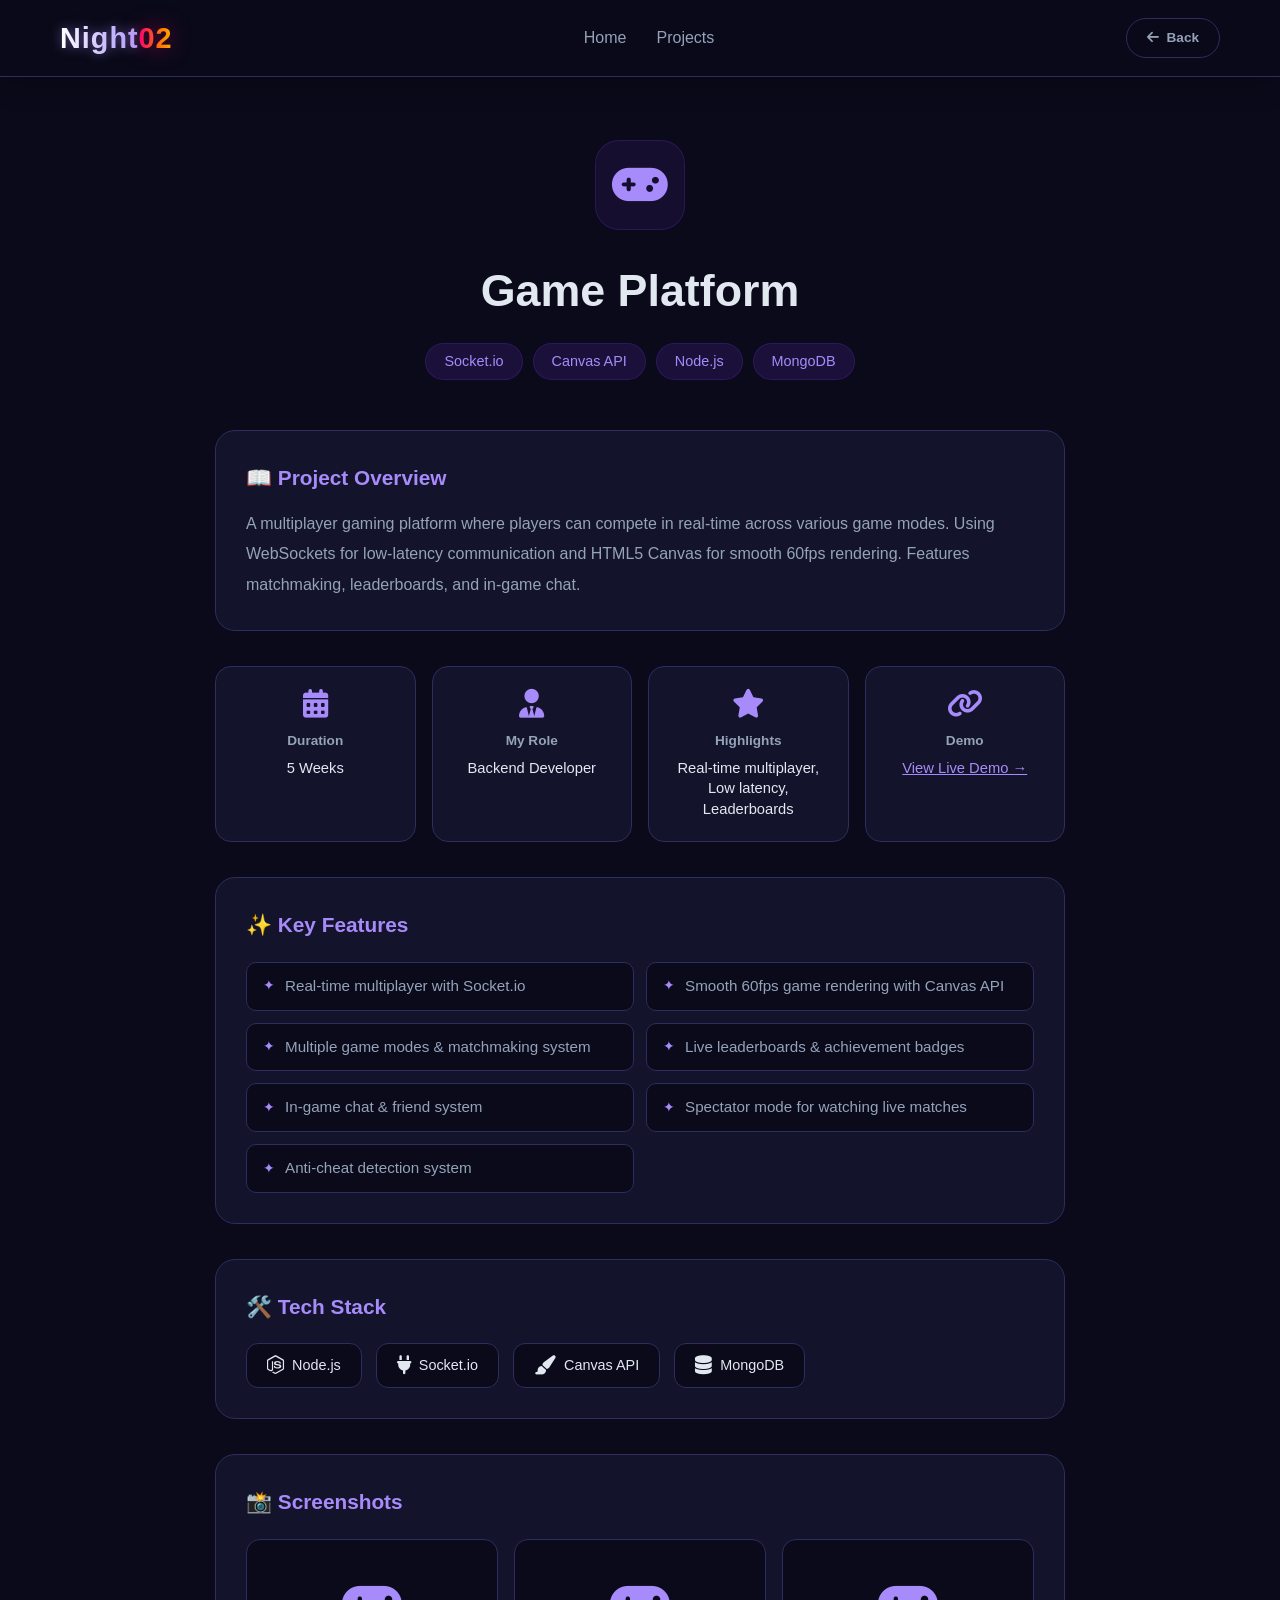
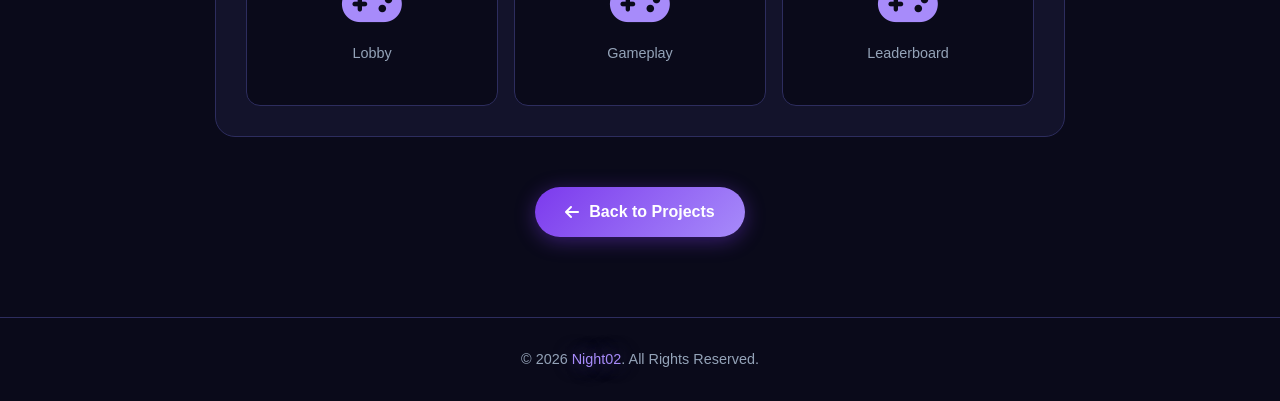
==== projects/game-platform.html @ 09406bad "first commit" ====
<!DOCTYPE html>
<html lang="en">
<head>
  <meta charset="UTF-8">
  <meta name="viewport" content="width=device-width, initial-scale=1.0">
  <title>Game Platform - Night02 Portfolio</title>
  <link rel="stylesheet" href="../style.css">
  <link rel="stylesheet" href="https://cdnjs.cloudflare.com/ajax/libs/font-awesome/6.5.1/css/all.min.css">
</head>
<body>

  <nav class="navbar scrolled">
    <div class="nav-container">
      <a href="../index.html" class="nav-logo"><span class="logo-text">Night</span><span class="logo-rgb">02</span></a>
      <ul class="nav-links" id="navLinks">
        <li><a href="../index.html#home">Home</a></li>
        <li><a href="../index.html#projects">Projects</a></li>
      </ul>
      <a href="../index.html" class="btn small-btn back-btn"><i class="fas fa-arrow-left"></i> Back</a>
    </div>
  </nav>

  <section class="project-detail-page">
    <div class="container">
      <div class="pd-header">
        <div class="pd-icon">
          <i class="fas fa-gamepad"></i>
        </div>
        <h1 class="pd-title">Game Platform</h1>
        <div class="pd-tags">
          <span>Socket.io</span>
          <span>Canvas API</span>
          <span>Node.js</span>
          <span>MongoDB</span>
        </div>
      </div>

      <div class="pd-content">
        <div class="pd-description">
          <h3>📖 Project Overview</h3>
          <p>
            A multiplayer gaming platform where players can compete in real-time 
            across various game modes. Using WebSockets for low-latency communication 
            and HTML5 Canvas for smooth 60fps rendering. Features matchmaking, 
            leaderboards, and in-game chat.
          </p>
        </div>

        <div class="pd-details-grid">
          <div class="pd-detail-card">
            <i class="fas fa-calendar-alt"></i>
            <h4>Duration</h4>
            <p>5 Weeks</p>
          </div>
          <div class="pd-detail-card">
            <i class="fas fa-user-tie"></i>
            <h4>My Role</h4>
            <p>Backend Developer</p>
          </div>
          <div class="pd-detail-card">
            <i class="fas fa-star"></i>
            <h4>Highlights</h4>
            <p>Real-time multiplayer, Low latency, Leaderboards</p>
          </div>
          <div class="pd-detail-card">
            <i class="fas fa-link"></i>
            <h4>Demo</h4>
            <p><a href="#">View Live Demo →</a></p>
          </div>
        </div>

        <div class="pd-features">
          <h3>✨ Key Features</h3>
          <ul>
            <li>Real-time multiplayer with Socket.io</li>
            <li>Smooth 60fps game rendering with Canvas API</li>
            <li>Multiple game modes & matchmaking system</li>
            <li>Live leaderboards & achievement badges</li>
            <li>In-game chat & friend system</li>
            <li>Spectator mode for watching live matches</li>
            <li>Anti-cheat detection system</li>
          </ul>
        </div>

        <div class="pd-tech">
          <h3>🛠️ Tech Stack</h3>
          <div class="pd-tech-list">
            <span><i class="fab fa-node-js"></i> Node.js</span>
            <span><i class="fas fa-plug"></i> Socket.io</span>
            <span><i class="fas fa-paint-brush"></i> Canvas API</span>
            <span><i class="fas fa-database"></i> MongoDB</span>
          </div>
        </div>

        <div class="pd-screenshots">
          <h3>📸 Screenshots</h3>
          <div class="pd-screenshots-grid">
            <div class="pd-screenshot"><i class="fas fa-gamepad"></i><span>Lobby</span></div>
            <div class="pd-screenshot"><i class="fas fa-gamepad"></i><span>Gameplay</span></div>
            <div class="pd-screenshot"><i class="fas fa-gamepad"></i><span>Leaderboard</span></div>
          </div>
        </div>
      </div>

      <div class="pd-footer">
        <a href="../index.html#projects" class="btn primary-btn"><i class="fas fa-arrow-left"></i> Back to Projects</a>
      </div>
    </div>
  </section>

  <footer class="footer">
    <p>&copy; 2026 <span class="glow">Night02</span>. All Rights Reserved.</p>
  </footer>
</body>
</html>
---- style.css ----
/* ========== RESET & BASE ========== */
* {
  margin: 0;
  padding: 0;
  box-sizing: border-box;
}

:root {
  --primary: #7c3aed;
  --primary-dark: #5b21b6;
  --accent: #a78bfa;
  --bg: #0a0a1a;
  --bg-card: #13132b;
  --bg-card-hover: #1a1a3e;
  --text: #e2e8f0;
  --text-dim: #94a3b8;
  --border: #2d2d5e;
  --glow: #7c3aed;
  --gradient: linear-gradient(135deg, #7c3aed, #a78bfa);
}

html {
  scroll-behavior: smooth;
}

body {
  font-family: 'Segoe UI', Tahoma, Geneva, Verdana, sans-serif;
  background: var(--bg);
  color: var(--text);
  overflow-x: hidden;
  line-height: 1.6;
}

a {
  text-decoration: none;
  color: inherit;
}

ul {
  list-style: none;
}

.container {
  max-width: 1200px;
  margin: 0 auto;
  padding: 0 20px;
}

section {
  padding: 100px 0;
}

.glow {
  color: var(--accent);
  text-shadow: 0 0 20px rgba(167, 139, 250, 0.5);
}

.section-title {
  font-size: 2.5rem;
  text-align: center;
  margin-bottom: 60px;
  position: relative;
  width: 100%;
}

.section-title::after {
  content: '';
  position: absolute;
  bottom: -10px;
  left: 50%;
  transform: translateX(-50%);
  width: 120px;
  max-width: 80%;
  height: 3px;
  background: var(--gradient);
  border-radius: 2px;
}

/* Fix: reveal animation without breaking centering */
.section-title.reveal {
  transform: translateY(40px);
}

.section-title.reveal.active {
  transform: translateY(0);
}

/* ========== BUTTONS ========== */
.btn {
  display: inline-block;
  padding: 12px 30px;
  border-radius: 50px;
  font-size: 1rem;
  font-weight: 600;
  cursor: pointer;
  transition: all 0.3s ease;
  border: none;
  outline: none;
}

.primary-btn {
  background: var(--gradient);
  color: #fff;
  box-shadow: 0 4px 20px rgba(124, 58, 237, 0.4);
}

.primary-btn:hover {
  transform: translateY(-3px);
  box-shadow: 0 8px 30px rgba(124, 58, 237, 0.6);
}

.outline-btn {
  background: transparent;
  color: var(--accent);
  border: 2px solid var(--accent);
}

.outline-btn:hover {
  background: var(--accent);
  color: #fff;
  transform: translateY(-3px);
}

.small-btn {
  padding: 8px 20px;
  font-size: 0.85rem;
  background: var(--gradient);
  color: #fff;
  border-radius: 50px;
  box-shadow: 0 4px 15px rgba(124, 58, 237, 0.3);
}

.small-btn:hover {
  transform: translateY(-2px);
  box-shadow: 0 6px 20px rgba(124, 58, 237, 0.5);
}

/* ========== REVEAL ANIMATION ========== */
.reveal {
  opacity: 0;
  transform: translateY(40px);
  transition: all 0.8s ease;
}

.reveal.active {
  opacity: 1;
  transform: translateY(0);
}

.fade-in {
  opacity: 0;
  transform: translateY(30px);
  animation: fadeInUp 0.8s ease forwards;
}

.fade-in:nth-child(1) { animation-delay: 0.2s; }
.fade-in:nth-child(2) { animation-delay: 0.4s; }
.fade-in:nth-child(3) { animation-delay: 0.6s; }
.fade-in:nth-child(4) { animation-delay: 0.8s; }
.fade-in:nth-child(5) { animation-delay: 1s; }

@keyframes fadeInUp {
  to {
    opacity: 1;
    transform: translateY(0);
  }
}

/* ========== NAVBAR ========== */
.navbar {
  position: fixed;
  top: 0;
  left: 0;
  width: 100%;
  z-index: 1000;
  padding: 15px 0;
  background: rgba(10, 10, 26, 0.7);
  backdrop-filter: blur(20px);
  border-bottom: 1px solid transparent;
  transition: all 0.4s ease;
}

.navbar.scrolled {
  background: rgba(10, 10, 26, 0.95);
  border-bottom: 1px solid var(--border);
  box-shadow: 0 4px 30px rgba(0, 0, 0, 0.3);
}

.nav-container {
  max-width: 1200px;
  margin: 0 auto;
  padding: 0 20px;
  display: flex;
  justify-content: space-between;
  align-items: center;
}

.nav-logo {
  font-size: 1.8rem;
  font-weight: 800;
  letter-spacing: 1px;
  display: flex;
  align-items: center;
  gap: 0;
}

.logo-text {
  background: linear-gradient(
    90deg,
    #ffffff,
    #c4b5fd,
    #a78bfa,
    #7c3aed,
    #a78bfa,
    #c4b5fd,
    #ffffff
  );
  background-size: 400% 100%;
  -webkit-background-clip: text;
  -webkit-text-fill-color: transparent;
  background-clip: text;
  animation: rgbFlow 4s ease-in-out infinite;
  filter: drop-shadow(0 0 6px rgba(167, 139, 250, 0.5));
}

.logo-rgb {
  font-weight: 800;
  background: linear-gradient(
    90deg,
    #ff006e,
    #ff7b00,
    #ffea00,
    #00f5d4,
    #0077ff,
    #b100e8,
    #ff006e
  );
  background-size: 400% 100%;
  -webkit-background-clip: text;
  -webkit-text-fill-color: transparent;
  background-clip: text;
  animation: rgbFlow 2s linear infinite;
  filter: drop-shadow(0 0 10px rgba(255, 0, 110, 0.5));
}

@keyframes rgbFlow {
  0% { background-position: 0% 50%; }
  50% { background-position: 100% 50%; }
  100% { background-position: 0% 50%; }
}

/* Extra glow pulse on the whole logo */
.nav-logo {
  position: relative;
}

.nav-logo::after {
  content: '';
  position: absolute;
  inset: -4px -8px;
  border-radius: 8px;
  background: linear-gradient(90deg, #7c3aed20, #ff006e20, #00f5d420, #7c3aed20);
  background-size: 300% 100%;
  animation: rgbFlow 3s linear infinite;
  filter: blur(12px);
  opacity: 0;
  transition: opacity 0.4s ease;
  z-index: -1;
}

.nav-logo:hover::after {
  opacity: 1;
}

.nav-logo:hover .logo-rgb {
  animation-duration: 1s;
}

.nav-logo:hover .logo-text {
  animation-duration: 2s;
}

.nav-links {
  display: flex;
  gap: 30px;
}

.nav-links a {
  font-size: 1rem;
  font-weight: 500;
  color: var(--text-dim);
  transition: all 0.3s ease;
  position: relative;
}

.nav-links a::after {
  content: '';
  position: absolute;
  bottom: -4px;
  left: 0;
  width: 0;
  height: 2px;
  background: var(--gradient);
  transition: width 0.3s ease;
  border-radius: 1px;
}

.nav-links a:hover,
.nav-links a.active {
  color: var(--accent);
}

.nav-links a:hover::after,
.nav-links a.active::after {
  width: 100%;
}

/* Hamburger */
.hamburger {
  display: none;
  flex-direction: column;
  cursor: pointer;
  gap: 5px;
}

.hamburger span {
  width: 25px;
  height: 3px;
  background: var(--text);
  border-radius: 2px;
  transition: all 0.3s ease;
}

.hamburger.active span:nth-child(1) {
  transform: rotate(45deg) translate(5px, 6px);
}

.hamburger.active span:nth-child(2) {
  opacity: 0;
}

.hamburger.active span:nth-child(3) {
  transform: rotate(-45deg) translate(5px, -6px);
}

/* ========== HERO ========== */
.hero {
  min-height: 100vh;
  min-height: 100dvh;
  display: flex;
  align-items: center;
  justify-content: center;
  position: relative;
  overflow: hidden;
}

.hero-bg {
  position: absolute;
  inset: 0;
  z-index: 0;
}

.hero-bg-image {
  position: absolute;
  inset: 0;
  background: url('https://i.ibb.co.com/XZVwSqB8/wp15352911-mita-miside-wallpapers.jpg') center/cover no-repeat;
  filter: brightness(0.25) saturate(0.8);
  z-index: 0;
}

.stars {
  position: absolute;
  inset: 0;
  z-index: 1;
  background-image:
    radial-gradient(2px 2px at 10% 20%, rgba(255,255,255,0.8), transparent),
    radial-gradient(2px 2px at 30% 70%, rgba(255,255,255,0.6), transparent),
    radial-gradient(3px 3px at 50% 10%, rgba(255,255,255,0.9), transparent),
    radial-gradient(2px 2px at 70% 40%, rgba(255,255,255,0.5), transparent),
    radial-gradient(2px 2px at 90% 80%, rgba(255,255,255,0.7), transparent);
  background-size: 200px 200px;
  animation: twinkle 4s ease-in-out infinite alternate;
}

@keyframes twinkle {
  0% { opacity: 0.5; }
  100% { opacity: 1; }
}

.hero-content {
  position: relative;
  z-index: 2;
  display: flex;
  align-items: center;
  gap: 60px;
  max-width: 1200px;
  padding: 0 20px;
}

.hero-text {
  flex: 1;
}

.hero-greeting {
  font-size: 1.2rem;
  color: var(--text-dim);
  margin-bottom: 10px;
  letter-spacing: 2px;
}

.hero-name {
  font-size: 4rem;
  font-weight: 800;
  line-height: 1.1;
  margin-bottom: 15px;
}

.hero-role {
  font-size: 1.5rem;
  color: var(--accent);
  margin-bottom: 20px;
  background: linear-gradient(135deg, #7c3aed, #a78bfa, #c4b5fd);
  background-size: 200% 200%;
  -webkit-background-clip: text;
  -webkit-text-fill-color: transparent;
  background-clip: text;
  animation: gradientShift 3s ease-in-out infinite;
}

/* Typing text */
.typing-text {
  font-size: 1.5rem;
  color: var(--text-dim);
  margin-bottom: 20px;
  min-height: 2rem;
}

.typing-text .typed-cursor {
  color: var(--accent);
  font-weight: 100;
  font-size: 1.5rem;
}

@keyframes gradientShift {
  0%, 100% { background-position: 0% 50%; }
  50% { background-position: 100% 50%; }
}

.hero-desc {
  font-size: 1.1rem;
  color: var(--text-dim);
  max-width: 500px;
  margin-bottom: 30px;
}

.hero-btns {
  display: flex;
  gap: 15px;
}

/* Hero Visual / Avatar */
.hero-visual {
  flex: 0 0 300px;
  height: 350px;
  display: flex;
  align-items: center;
  justify-content: center;
}

.avatar-box {
  width: 280px;
  height: 280px;
  border-radius: 50%;
  background: var(--bg-card);
  border: 3px solid var(--border);
  display: flex;
  align-items: center;
  justify-content: center;
  position: relative;
  animation: float 6s ease-in-out infinite;
  box-shadow: 0 0 60px rgba(124, 58, 237, 0.15);
  overflow: hidden;
}

.avatar-box::before {
  content: '';
  position: absolute;
  inset: -5px;
  border-radius: 50%;
  background: conic-gradient(var(--primary), var(--accent), transparent, var(--primary));
  z-index: -1;
  animation: spin 4s linear infinite;
}

.avatar-img {
  width: 100%;
  height: 100%;
  object-fit: cover;
  border-radius: 50%;
  position: relative;
  z-index: 1;
}

@keyframes float {
  0%, 100% { transform: translateY(0); }
  50% { transform: translateY(-20px); }
}

@keyframes spin {
  0% { transform: rotate(0deg); }
  100% { transform: rotate(360deg); }
}

/* Scroll Indicator */
.scroll-indicator {
  position: absolute;
  bottom: 40px;
  left: 50%;
  transform: translateX(-50%);
  display: flex;
  z-index: 2;
  flex-direction: column;
  align-items: center;
  gap: 8px;
  color: var(--text-dim);
  font-size: 0.85rem;
  animation: bounce 2s infinite;
}

.scroll-arrow {
  width: 20px;
  height: 20px;
  border-right: 2px solid var(--accent);
  border-bottom: 2px solid var(--accent);
  transform: rotate(45deg);
}

@keyframes bounce {
  0%, 20%, 50%, 80%, 100% { transform: translateX(-50%) translateY(0); }
  40% { transform: translateX(-50%) translateY(10px); }
  60% { transform: translateX(-50%) translateY(5px); }
}

/* ========== ABOUT ========== */
.about {
  background: var(--bg-card);
}

.about-wrapper {
  display: flex;
  align-items: center;
  gap: 60px;
}

.about-img {
  flex: 0 0 300px;
}

.img-box {
  width: 280px;
  height: 350px;
  background: var(--bg);
  border: 2px solid var(--border);
  border-radius: 20px;
  display: flex;
  align-items: center;
  justify-content: center;
  font-size: 5rem;
  color: var(--accent);
  position: relative;
  overflow: hidden;
}

.img-box::after {
  content: '';
  position: absolute;
  top: -50%;
  left: -50%;
  width: 200%;
  height: 200%;
  background: conic-gradient(transparent, var(--primary), transparent 30%);
  animation: spin 4s linear infinite;
  opacity: 0.1;
}

.about-img-pic {
  width: 100%;
  height: 100%;
  object-fit: cover;
  border-radius: 18px;
  position: relative;
  z-index: 1;
}

.about-text {
  flex: 1;
}

.about-text h3 {
  font-size: 1.8rem;
  margin-bottom: 20px;
}

.about-text p {
  color: var(--text-dim);
  margin-bottom: 15px;
  line-height: 1.8;
}

.about-info {
  display: grid;
  grid-template-columns: 1fr 1fr;
  gap: 15px;
  margin-top: 30px;
}

.info-item {
  background: var(--bg);
  padding: 15px 20px;
  border-radius: 12px;
  border: 1px solid var(--border);
}

.info-item span {
  display: block;
  font-size: 0.85rem;
  color: var(--text-dim);
  margin-bottom: 5px;
}

.info-item p {
  font-size: 1rem;
  color: var(--text);
  margin-bottom: 0;
}

/* ========== SKILLS ========== */

.skills-grid {
  display: grid;
  grid-template-columns: repeat(auto-fit, minmax(160px, 1fr));
  gap: 30px;
}

.skill-card {
  background: var(--bg-card);
  border: 1px solid var(--border);
  border-radius: 16px;
  padding: 30px 20px;
  text-align: center;
  transition: all 0.4s ease;
  cursor: default;
}

.skill-card:hover {
  transform: translateY(-10px) scale(1.02);
  border-color: var(--accent);
  box-shadow: 0 20px 40px rgba(124, 58, 237, 0.15);
}

.skill-card i {
  font-size: 3rem;
  margin-bottom: 15px;
  transition: all 0.4s ease;
}

.skill-card:hover i {
  transform: scale(1.2);
  color: var(--accent);
}

.skill-card h3 {
  font-size: 1.2rem;
  margin-bottom: 15px;
  display: flex;
  align-items: center;
  justify-content: space-between;
  gap: 8px;
}

.skill-percent {
  font-size: 0.85rem;
  color: var(--accent);
  background: rgba(124, 58, 237, 0.12);
  padding: 2px 10px;
  border-radius: 50px;
  font-weight: 700;
  border: 1px solid rgba(124, 58, 237, 0.2);
}

.skill-bar {
  height: 6px;
  background: var(--bg);
  border-radius: 3px;
  overflow: hidden;
}

.skill-progress {
  height: 100%;
  border-radius: 3px;
  background: var(--gradient);
  width: 0;
  transition: width 1.5s ease;
}

.skill-progress.html { width: 95%; }
.skill-progress.css { width: 90%; }
.skill-progress.js { width: 85%; }
.skill-progress.react { width: 80%; }
.skill-progress.node { width: 75%; }
.skill-progress.figma { width: 70%; }

/* ========== PROJECTS ========== */
.projects {
  background: var(--bg-card);
}

.projects-grid {
  display: grid;
  grid-template-columns: repeat(auto-fit, minmax(300px, 1fr));
  gap: 30px;
}

.project-card {
  background: var(--bg);
  border: 1px solid var(--border);
  border-radius: 20px;
  overflow: hidden;
  transition: all 0.4s ease;
}

.project-card:hover {
  transform: translateY(-10px);
  border-color: var(--accent);
  box-shadow: 0 20px 50px rgba(124, 58, 237, 0.15);
}

.project-img {
  height: 200px;
  background: var(--bg-card);
  display: flex;
  align-items: center;
  justify-content: center;
  font-size: 4rem;
  color: var(--accent);
  position: relative;
  overflow: hidden;
}

.project-img::before {
  content: '';
  position: absolute;
  width: 150%;
  height: 150%;
  background: radial-gradient(circle at center, rgba(124,58,237,0.1), transparent);
  animation: pulseGlow 3s ease-in-out infinite;
}

@keyframes pulseGlow {
  0%, 100% { transform: scale(1); opacity: 0.5; }
  50% { transform: scale(1.2); opacity: 1; }
}

.project-info {
  padding: 25px;
}

.project-info h3 {
  font-size: 1.4rem;
  margin-bottom: 10px;
}

.project-info p {
  color: var(--text-dim);
  margin-bottom: 15px;
  font-size: 0.95rem;
}

.project-tags {
  display: flex;
  gap: 8px;
  margin-bottom: 20px;
  flex-wrap: wrap;
}

.project-tags span {
  background: rgba(124, 58, 237, 0.15);
  color: var(--accent);
  padding: 4px 12px;
  border-radius: 50px;
  font-size: 0.8rem;
  border: 1px solid rgba(124, 58, 237, 0.2);
}

/* ========== CONTACT ========== */
.contact {
  position: relative;
}

.contact-wrapper {
  display: grid;
  grid-template-columns: 1fr 1.5fr;
  gap: 50px;
}

.contact-info {
  display: flex;
  flex-direction: column;
  gap: 25px;
}

.contact-item {
  display: flex;
  align-items: center;
  gap: 20px;
  background: var(--bg-card);
  padding: 20px;
  border-radius: 16px;
  border: 1px solid var(--border);
  transition: all 0.3s ease;
}

.contact-item:hover {
  border-color: var(--accent);
  transform: translateX(5px);
}

.contact-item i {
  font-size: 1.5rem;
  color: var(--accent);
  width: 50px;
  height: 50px;
  display: flex;
  align-items: center;
  justify-content: center;
  background: rgba(124, 58, 237, 0.1);
  border-radius: 12px;
}

.contact-item h4 {
  font-size: 1rem;
  margin-bottom: 3px;
}

.contact-item p {
  color: var(--text-dim);
  font-size: 0.9rem;
}

.contact-social {
  display: flex;
  gap: 15px;
  margin-top: 10px;
}

.contact-social a {
  width: 50px;
  height: 50px;
  display: flex;
  align-items: center;
  justify-content: center;
  background: var(--bg-card);
  border: 1px solid var(--border);
  border-radius: 12px;
  font-size: 1.3rem;
  color: var(--text-dim);
  transition: all 0.3s ease;
}

.contact-social a:hover {
  background: var(--accent);
  color: #fff;
  border-color: var(--accent);
  transform: translateY(-5px);
}

/* Social media individual hover colors */
.contact-social .social-github:hover {
  background: #333;
  border-color: #333;
  color: #fff;
}

.contact-social .social-facebook:hover {
  background: #1877f2;
  border-color: #1877f2;
  color: #fff;
}

.contact-social .social-instagram:hover {
  background: linear-gradient(45deg, #f09433, #e6683c, #dc2743, #cc2366, #bc1888);
  border-color: #e1306c;
  color: #fff;
}

.contact-social .social-youtube:hover {
  background: #ff0000;
  border-color: #ff0000;
  color: #fff;
}

.contact-form {
  display: flex;
  flex-direction: column;
  gap: 20px;
}

.contact-form input,
.contact-form textarea {
  width: 100%;
  padding: 16px 20px;
  background: var(--bg-card);
  border: 1px solid var(--border);
  border-radius: 12px;
  color: var(--text);
  font-size: 1rem;
  outline: none;
  transition: all 0.3s ease;
  font-family: inherit;
}

.contact-form input:focus,
.contact-form textarea:focus {
  border-color: var(--accent);
  box-shadow: 0 0 20px rgba(124, 58, 237, 0.1);
}

.contact-form input::placeholder,
.contact-form textarea::placeholder {
  color: var(--text-dim);
}

.contact-form button {
  align-self: flex-start;
  display: flex;
  align-items: center;
  gap: 10px;
}

/* Toast Notification */
.toast {
  position: fixed;
  bottom: 30px;
  right: 30px;
  background: var(--bg-card);
  border: 1px solid var(--accent);
  color: var(--text);
  padding: 16px 24px;
  border-radius: 12px;
  box-shadow: 0 10px 40px rgba(124, 58, 237, 0.3);
  transform: translateX(200%);
  transition: transform 0.5s ease;
  z-index: 9999;
  font-weight: 500;
}

.toast.show {
  transform: translateX(0);
}

/* ========== FAQ ========== */
.faq {
  position: relative;
}

.faq-list {
  max-width: 800px;
  margin: 0 auto;
  display: flex;
  flex-direction: column;
  gap: 16px;
}

.faq-item {
  background: var(--bg-card);
  border: 1px solid var(--border);
  border-radius: 16px;
  overflow: hidden;
  transition: all 0.3s ease;
}

.faq-item:hover {
  border-color: var(--accent);
  box-shadow: 0 8px 30px rgba(124, 58, 237, 0.1);
}

.faq-item.open {
  border-color: var(--accent);
  box-shadow: 0 8px 30px rgba(124, 58, 237, 0.15);
}

.faq-question {
  display: flex;
  justify-content: space-between;
  align-items: center;
  padding: 20px 25px;
  cursor: pointer;
  user-select: none;
  transition: background 0.3s ease;
}

.faq-question:hover {
  background: rgba(124, 58, 237, 0.05);
}

.faq-question h3 {
  font-size: 1.05rem;
  font-weight: 600;
  flex: 1;
  padding-right: 15px;
}

.faq-icon {
  flex-shrink: 0;
  width: 36px;
  height: 36px;
  display: flex;
  align-items: center;
  justify-content: center;
  background: rgba(124, 58, 237, 0.1);
  border-radius: 50%;
  transition: all 0.4s ease;
  color: var(--accent);
}

.faq-item.open .faq-icon {
  transform: rotate(180deg);
  background: var(--accent);
  color: #fff;
}

.faq-answer {
  max-height: 0;
  overflow: hidden;
  transition: max-height 0.4s ease, padding 0.4s ease;
}

.faq-item.open .faq-answer {
  max-height: 300px;
  padding: 0 25px 20px;
}

.faq-answer p {
  color: var(--text-dim);
  font-size: 0.95rem;
  line-height: 1.8;
}

/* ========== PROJECT DETAIL PAGE ========== */
.project-detail-page {
  padding: 140px 0 80px;
  min-height: 100vh;
}

.back-btn {
  display: flex;
  align-items: center;
  gap: 8px;
  background: transparent;
  border: 1px solid var(--border);
  color: var(--text-dim);
  box-shadow: none;
}

.back-btn:hover {
  background: var(--accent);
  color: #fff;
  border-color: var(--accent);
}

.pd-header {
  text-align: center;
  margin-bottom: 50px;
}

.pd-icon {
  width: 90px;
  height: 90px;
  display: flex;
  align-items: center;
  justify-content: center;
  background: rgba(124, 58, 237, 0.1);
  border: 1px solid rgba(124, 58, 237, 0.2);
  border-radius: 24px;
  font-size: 2.8rem;
  color: var(--accent);
  margin: 0 auto 25px;
  animation: pulseGlow 3s ease-in-out infinite;
}

.pd-title {
  font-size: 2.8rem;
  font-weight: 800;
  margin-bottom: 16px;
}

.pd-tags {
  display: flex;
  gap: 10px;
  justify-content: center;
  flex-wrap: wrap;
}

.pd-tags span {
  background: rgba(124, 58, 237, 0.15);
  color: var(--accent);
  padding: 6px 18px;
  border-radius: 50px;
  font-size: 0.9rem;
  border: 1px solid rgba(124, 58, 237, 0.2);
  font-weight: 500;
}

.pd-content {
  max-width: 850px;
  margin: 0 auto;
  display: flex;
  flex-direction: column;
  gap: 35px;
}

.pd-description {
  background: var(--bg-card);
  border: 1px solid var(--border);
  border-radius: 20px;
  padding: 30px;
}

.pd-description h3 {
  font-size: 1.3rem;
  margin-bottom: 15px;
  color: var(--accent);
}

.pd-description p {
  color: var(--text-dim);
  font-size: 1rem;
  line-height: 1.9;
}

.pd-details-grid {
  display: grid;
  grid-template-columns: repeat(4, 1fr);
  gap: 16px;
}

.pd-detail-card {
  background: var(--bg-card);
  border: 1px solid var(--border);
  border-radius: 16px;
  padding: 22px 18px;
  text-align: center;
  transition: all 0.3s ease;
}

.pd-detail-card:hover {
  border-color: var(--accent);
  transform: translateY(-4px);
  box-shadow: 0 10px 30px rgba(124, 58, 237, 0.1);
}

.pd-detail-card i {
  font-size: 1.8rem;
  color: var(--accent);
  margin-bottom: 12px;
}

.pd-detail-card h4 {
  font-size: 0.85rem;
  color: var(--text-dim);
  margin-bottom: 6px;
}

.pd-detail-card p {
  font-size: 0.92rem;
  color: var(--text);
  line-height: 1.4;
}

.pd-detail-card a {
  color: var(--accent);
  text-decoration: underline;
}

.pd-features {
  background: var(--bg-card);
  border: 1px solid var(--border);
  border-radius: 20px;
  padding: 30px;
}

.pd-features h3 {
  font-size: 1.3rem;
  margin-bottom: 20px;
  color: var(--accent);
}

.pd-features ul {
  display: grid;
  grid-template-columns: 1fr 1fr;
  gap: 12px;
}

.pd-features ul li {
  display: flex;
  align-items: center;
  gap: 10px;
  color: var(--text-dim);
  font-size: 0.95rem;
  line-height: 1.5;
  background: var(--bg);
  padding: 12px 16px;
  border-radius: 10px;
  border: 1px solid var(--border);
}

.pd-features ul li::before {
  content: '✦';
  color: var(--accent);
  flex-shrink: 0;
  font-size: 0.9rem;
}

.pd-tech {
  background: var(--bg-card);
  border: 1px solid var(--border);
  border-radius: 20px;
  padding: 30px;
}

.pd-tech h3 {
  font-size: 1.3rem;
  margin-bottom: 20px;
  color: var(--accent);
}

.pd-tech-list {
  display: flex;
  gap: 14px;
  flex-wrap: wrap;
}

.pd-tech-list span {
  display: flex;
  align-items: center;
  gap: 8px;
  background: var(--bg);
  border: 1px solid var(--border);
  padding: 10px 20px;
  border-radius: 12px;
  font-size: 0.9rem;
  color: var(--text);
  transition: all 0.3s ease;
}

.pd-tech-list span:hover {
  border-color: var(--accent);
  color: var(--accent);
  transform: translateY(-2px);
}

.pd-tech-list span i {
  font-size: 1.2rem;
}

.pd-screenshots {
  background: var(--bg-card);
  border: 1px solid var(--border);
  border-radius: 20px;
  padding: 30px;
}

.pd-screenshots h3 {
  font-size: 1.3rem;
  margin-bottom: 20px;
  color: var(--accent);
}

.pd-screenshots-grid {
  display: grid;
  grid-template-columns: repeat(3, 1fr);
  gap: 16px;
}

.pd-screenshot {
  background: var(--bg);
  border: 1px solid var(--border);
  border-radius: 14px;
  padding: 40px 20px;
  text-align: center;
  transition: all 0.3s ease;
  cursor: default;
}

.pd-screenshot:hover {
  border-color: var(--accent);
  transform: translateY(-4px);
  box-shadow: 0 10px 30px rgba(124, 58, 237, 0.1);
}

.pd-screenshot i {
  font-size: 3rem;
  color: var(--accent);
  margin-bottom: 12px;
  display: block;
}

.pd-screenshot span {
  font-size: 0.9rem;
  color: var(--text-dim);
}

.pd-footer {
  text-align: center;
  margin-top: 50px;
}

.pd-footer .btn {
  display: inline-flex;
  align-items: center;
  gap: 10px;
}

/* Project detail responsive */
@media (max-width: 992px) {
  .pd-details-grid {
    grid-template-columns: repeat(2, 1fr);
  }

  .pd-features ul {
    grid-template-columns: 1fr;
  }

  .pd-screenshots-grid {
    grid-template-columns: repeat(2, 1fr);
  }

  .pd-title {
    font-size: 2.2rem;
  }
}

@media (max-width: 768px) {
  .project-detail-page {
    padding: 120px 0 60px;
  }

  .pd-icon {
    width: 70px;
    height: 70px;
    font-size: 2.2rem;
  }

  .pd-title {
    font-size: 1.8rem;
  }

  .pd-header {
    margin-bottom: 35px;
  }

  .pd-tags span {
    font-size: 0.82rem;
    padding: 4px 14px;
  }

  .pd-description,
  .pd-features,
  .pd-tech,
  .pd-screenshots {
    padding: 22px;
  }

  .pd-detail-card {
    padding: 16px 14px;
  }

  .pd-detail-card i {
    font-size: 1.4rem;
  }

  .pd-screenshot {
    padding: 28px 14px;
  }

  .pd-screenshot i {
    font-size: 2.2rem;
  }

  .back-btn {
    font-size: 0.82rem;
    padding: 8px 14px;
  }
}

@media (max-width: 480px) {
  .pd-details-grid {
    grid-template-columns: 1fr 1fr;
    gap: 10px;
  }

  .pd-screenshots-grid {
    grid-template-columns: 1fr;
  }

  .pd-title {
    font-size: 1.5rem;
  }

  .pd-tech-list {
    gap: 10px;
  }

  .pd-tech-list span {
    padding: 8px 14px;
    font-size: 0.82rem;
  }

  .pd-features ul li {
    font-size: 0.85rem;
    padding: 10px 12px;
  }
}

@media (max-width: 400px) {
  .pd-details-grid {
    grid-template-columns: 1fr;
  }
}

/* ========== FOOTER ========== */
.footer {
  text-align: center;
  padding: 30px 20px;
  border-top: 1px solid var(--border);
  color: var(--text-dim);
  font-size: 0.9rem;
}

/* ========== SCROLL PADDING FOR FIXED NAVBAR ========== */
section[id] {
  scroll-margin-top: 80px;
}

/* ========== RESPONSIVE ========== */

/* ---------- 1200px and below ---------- */
@media (max-width: 1200px) {
  .hero-content {
    gap: 40px;
  }

  .hero-name {
    font-size: 3.5rem;
  }

  .avatar-box {
    width: 250px;
    height: 250px;
  }
}

/* ---------- 992px and below (Tablet) ---------- */
@media (max-width: 992px) {
  section {
    padding: 80px 0;
  }

  .section-title {
    font-size: 2.2rem;
    margin-bottom: 50px;
  }

  .hero-content {
    flex-direction: column-reverse;
    text-align: center;
    gap: 30px;
    padding: 100px 20px 60px;
  }

  .hero-name {
    font-size: 3rem;
  }

  .hero-role {
    font-size: 1.3rem;
  }

  .hero-desc {
    margin: 0 auto 25px;
    font-size: 1rem;
    max-width: 100%;
  }

  .hero-btns {
    justify-content: center;
  }

  .hero-visual {
    flex: 0 0 auto;
    height: auto;
  }

  .avatar-box {
    width: 220px;
    height: 220px;
  }

  .about-wrapper {
    flex-direction: column;
    text-align: center;
    gap: 40px;
  }

  .about-img {
    flex: 0 0 auto;
  }

  .img-box {
    width: 220px;
    height: 280px;
    margin: 0 auto;
  }

  .about-text h3 {
    font-size: 1.5rem;
  }

  .about-info {
    grid-template-columns: 1fr 1fr;
    max-width: 500px;
    margin: 30px auto 0;
  }

  .contact-wrapper {
    grid-template-columns: 1fr;
    gap: 40px;
  }

  .contact-form button {
    align-self: stretch;
    justify-content: center;
  }

  .skills-grid {
    grid-template-columns: repeat(auto-fit, minmax(150px, 1fr));
    gap: 20px;
  }

  .projects-grid {
    grid-template-columns: repeat(auto-fit, minmax(280px, 1fr));
    gap: 24px;
  }
}

/* ---------- 768px and below (Small Tablet / Large Phone) ---------- */
@media (max-width: 768px) {
  section {
    padding: 60px 0;
  }

  .section-title {
    font-size: 1.9rem;
    margin-bottom: 40px;
  }

  /* Navbar */
  .nav-links {
    position: fixed;
    top: 0;
    right: -100%;
    width: 75%;
    height: 100vh;
    height: 100dvh;
    background: rgba(10, 10, 26, 0.98);
    backdrop-filter: blur(20px);
    flex-direction: column;
    align-items: center;
    justify-content: center;
    gap: 35px;
    transition: right 0.35s ease;
    border-left: 1px solid var(--border);
    z-index: 999;
  }

  .nav-links.open {
    right: 0;
  }

  .nav-links a {
    font-size: 1.1rem;
  }

  .hamburger {
    display: flex;
    z-index: 1001;
  }

  .nav-logo {
    font-size: 1.5rem;
  }

  /* Hero */
  .hero-content {
    padding: 100px 16px 50px;
    gap: 24px;
  }

  .hero-name {
    font-size: 2.5rem;
  }

  .hero-role {
    font-size: 1.15rem;
  }

  .hero-greeting {
    font-size: 1rem;
  }

  .hero-btns {
    flex-direction: column;
    gap: 12px;
    width: 100%;
    max-width: 320px;
    margin: 0 auto;
  }

  .hero-btns .btn {
    width: 100%;
    text-align: center;
    padding: 14px 20px;
  }

  .hero-visual {
    margin-bottom: 5px;
  }

  .avatar-box {
    width: 180px;
    height: 180px;
  }

  .scroll-indicator {
    bottom: 20px;
  }

  .scroll-indicator span {
    font-size: 0.75rem;
  }

  /* About */
  .about-wrapper {
    gap: 30px;
  }

  .about-text h3 {
    font-size: 1.35rem;
    margin-bottom: 15px;
  }

  .about-text p {
    font-size: 0.92rem;
    margin-bottom: 12px;
  }

  .about-info {
    grid-template-columns: 1fr;
    gap: 10px;
  }

  .info-item {
    padding: 12px 16px;
  }

  .info-item p {
    font-size: 0.92rem;
  }

  /* Skills */
  .skills-grid {
    grid-template-columns: repeat(auto-fit, minmax(130px, 1fr));
    gap: 16px;
  }

  .skill-card {
    padding: 22px 14px;
  }

  .skill-card i {
    font-size: 2.4rem;
    margin-bottom: 12px;
  }

  .skill-card h3 {
    font-size: 1rem;
    margin-bottom: 12px;
  }

  .skill-percent {
    font-size: 0.78rem;
    padding: 2px 8px;
  }

  /* Projects */
  .projects-grid {
    grid-template-columns: 1fr;
    gap: 20px;
  }

  .project-card {
    max-width: 450px;
    margin: 0 auto;
  }

  .project-img {
    height: 170px;
    font-size: 3.2rem;
  }

  .project-info {
    padding: 20px;
  }

  .project-info h3 {
    font-size: 1.2rem;
  }

  .project-info p {
    font-size: 0.88rem;
    margin-bottom: 12px;
  }

  .project-tags {
    margin-bottom: 16px;
  }

  .small-btn {
    padding: 10px 18px;
    font-size: 0.82rem;
  }

  /* FAQ */
  .faq-question {
    padding: 16px 18px;
  }

  .faq-question h3 {
    font-size: 0.92rem;
    padding-right: 10px;
  }

  .faq-icon {
    width: 30px;
    height: 30px;
    font-size: 0.85rem;
  }

  .faq-item.open .faq-answer {
    padding: 0 18px 16px;
  }

  .faq-answer p {
    font-size: 0.88rem;
  }

  /* Contact */
  .contact-wrapper {
    gap: 30px;
  }

  .contact-item {
    padding: 16px;
    gap: 14px;
  }

  .contact-item i {
    width: 42px;
    height: 42px;
    font-size: 1.2rem;
  }

  .contact-item h4 {
    font-size: 0.9rem;
  }

  .contact-item p {
    font-size: 0.85rem;
  }

  .contact-social {
    gap: 12px;
  }

  .contact-social a {
    width: 44px;
    height: 44px;
    font-size: 1.1rem;
  }

  .contact-form input,
  .contact-form textarea {
    padding: 14px 16px;
    font-size: 0.92rem;
  }

  .contact-form button {
    padding: 14px 24px;
    font-size: 0.92rem;
  }

  /* Modal */
  .modal-body {
    padding: 32px 24px;
  }

  .modal-title {
    font-size: 1.6rem;
  }

  .modal-icon {
    width: 64px;
    height: 64px;
    font-size: 2rem;
  }

  .modal-description {
    font-size: 0.92rem;
  }

  .modal-details {
    grid-template-columns: 1fr;
    gap: 10px;
  }

  .modal-detail-item {
    padding: 14px 16px;
  }

  .modal-features {
    padding: 16px 18px;
  }

  .modal-features ul li {
    font-size: 0.88rem;
  }

  /* Toast */
  .toast {
    bottom: 20px;
    right: 20px;
    left: 20px;
    text-align: center;
    padding: 14px 18px;
    font-size: 0.9rem;
  }
}

/* ---------- 480px and below (Phone) ---------- */
@media (max-width: 480px) {
  section {
    padding: 50px 0;
  }

  .section-title {
    font-size: 1.6rem;
    margin-bottom: 32px;
  }

  .hero-content {
    padding: 90px 14px 40px;
    gap: 18px;
  }

  .hero-name {
    font-size: 2rem;
  }

  .hero-role {
    font-size: 1rem;
  }

  .hero-desc {
    font-size: 0.9rem;
    margin-bottom: 20px;
  }

  .hero-greeting {
    font-size: 0.9rem;
    margin-bottom: 6px;
  }

  .hero-btns {
    max-width: 280px;
  }

  .hero-btns .btn {
    font-size: 0.9rem;
    padding: 12px 16px;
  }

  .avatar-box {
    width: 150px;
    height: 150px;
  }

  .about-text h3 {
    font-size: 1.2rem;
  }

  .about-text p {
    font-size: 0.88rem;
  }

  .info-item span {
    font-size: 0.78rem;
  }

  .info-item p {
    font-size: 0.88rem;
  }

  .skills-grid {
    grid-template-columns: repeat(2, 1fr);
    gap: 12px;
  }

  .skill-card {
    padding: 18px 12px;
  }

  .skill-card i {
    font-size: 2rem;
    margin-bottom: 10px;
  }

  .skill-card h3 {
    font-size: 0.9rem;
  }

  .skill-percent {
    font-size: 0.7rem;
    padding: 2px 6px;
  }

  .project-card {
    max-width: 100%;
  }

  .project-img {
    height: 150px;
    font-size: 2.8rem;
  }

  .project-info {
    padding: 16px;
  }

  .project-info h3 {
    font-size: 1.1rem;
  }

  .contact-item {
    padding: 14px;
    gap: 12px;
  }

  .contact-item i {
    width: 38px;
    height: 38px;
    font-size: 1rem;
  }

  .contact-social a {
    width: 40px;
    height: 40px;
    font-size: 1rem;
  }

  .contact-form input,
  .contact-form textarea {
    padding: 12px 14px;
    font-size: 0.88rem;
  }

  .modal-container {
    max-height: 85vh;
    border-radius: 18px;
  }

  .modal-body {
    padding: 24px 18px;
  }

  .modal-title {
    font-size: 1.4rem;
  }

  .modal-close {
    top: 12px;
    right: 12px;
    width: 34px;
    height: 34px;
    font-size: 0.95rem;
  }

  .modal-icon {
    width: 56px;
    height: 56px;
    font-size: 1.7rem;
    margin-bottom: 16px;
  }

  .modal-tags span {
    font-size: 0.78rem;
    padding: 3px 10px;
  }

  .modal-description {
    font-size: 0.88rem;
    margin-bottom: 20px;
  }

  .modal-details {
    gap: 8px;
    margin-bottom: 20px;
  }

  .modal-detail-item {
    padding: 12px 14px;
  }

  .modal-features {
    padding: 14px 16px;
  }

  .modal-features h4 {
    font-size: 0.9rem;
  }

  .modal-features ul li {
    font-size: 0.84rem;
  }

  .faq-question h3 {
    font-size: 0.88rem;
  }

  .faq-answer p {
    font-size: 0.84rem;
  }

  .footer {
    padding: 20px 16px;
    font-size: 0.82rem;
  }

  .toast {
    padding: 12px 16px;
    font-size: 0.85rem;
    border-radius: 10px;
    bottom: 16px;
    right: 16px;
    left: 16px;
  }
}

/* ---------- 380px and below (Very Small Phone) ---------- */
@media (max-width: 380px) {
  .hero-name {
    font-size: 1.6rem;
  }

  .avatar-box {
    width: 130px;
    height: 130px;
  }

  .skills-grid {
    gap: 10px;
  }

  .skill-card {
    padding: 14px 10px;
  }

  .skill-card i {
    font-size: 1.6rem;
  }

  .skill-card h3 {
    font-size: 0.8rem;
  }

  .skill-percent {
    font-size: 0.65rem;
    padding: 1px 6px;
  }

  .section-title {
    font-size: 1.35rem;
  }

  .project-img {
    height: 130px;
    font-size: 2.4rem;
  }
}
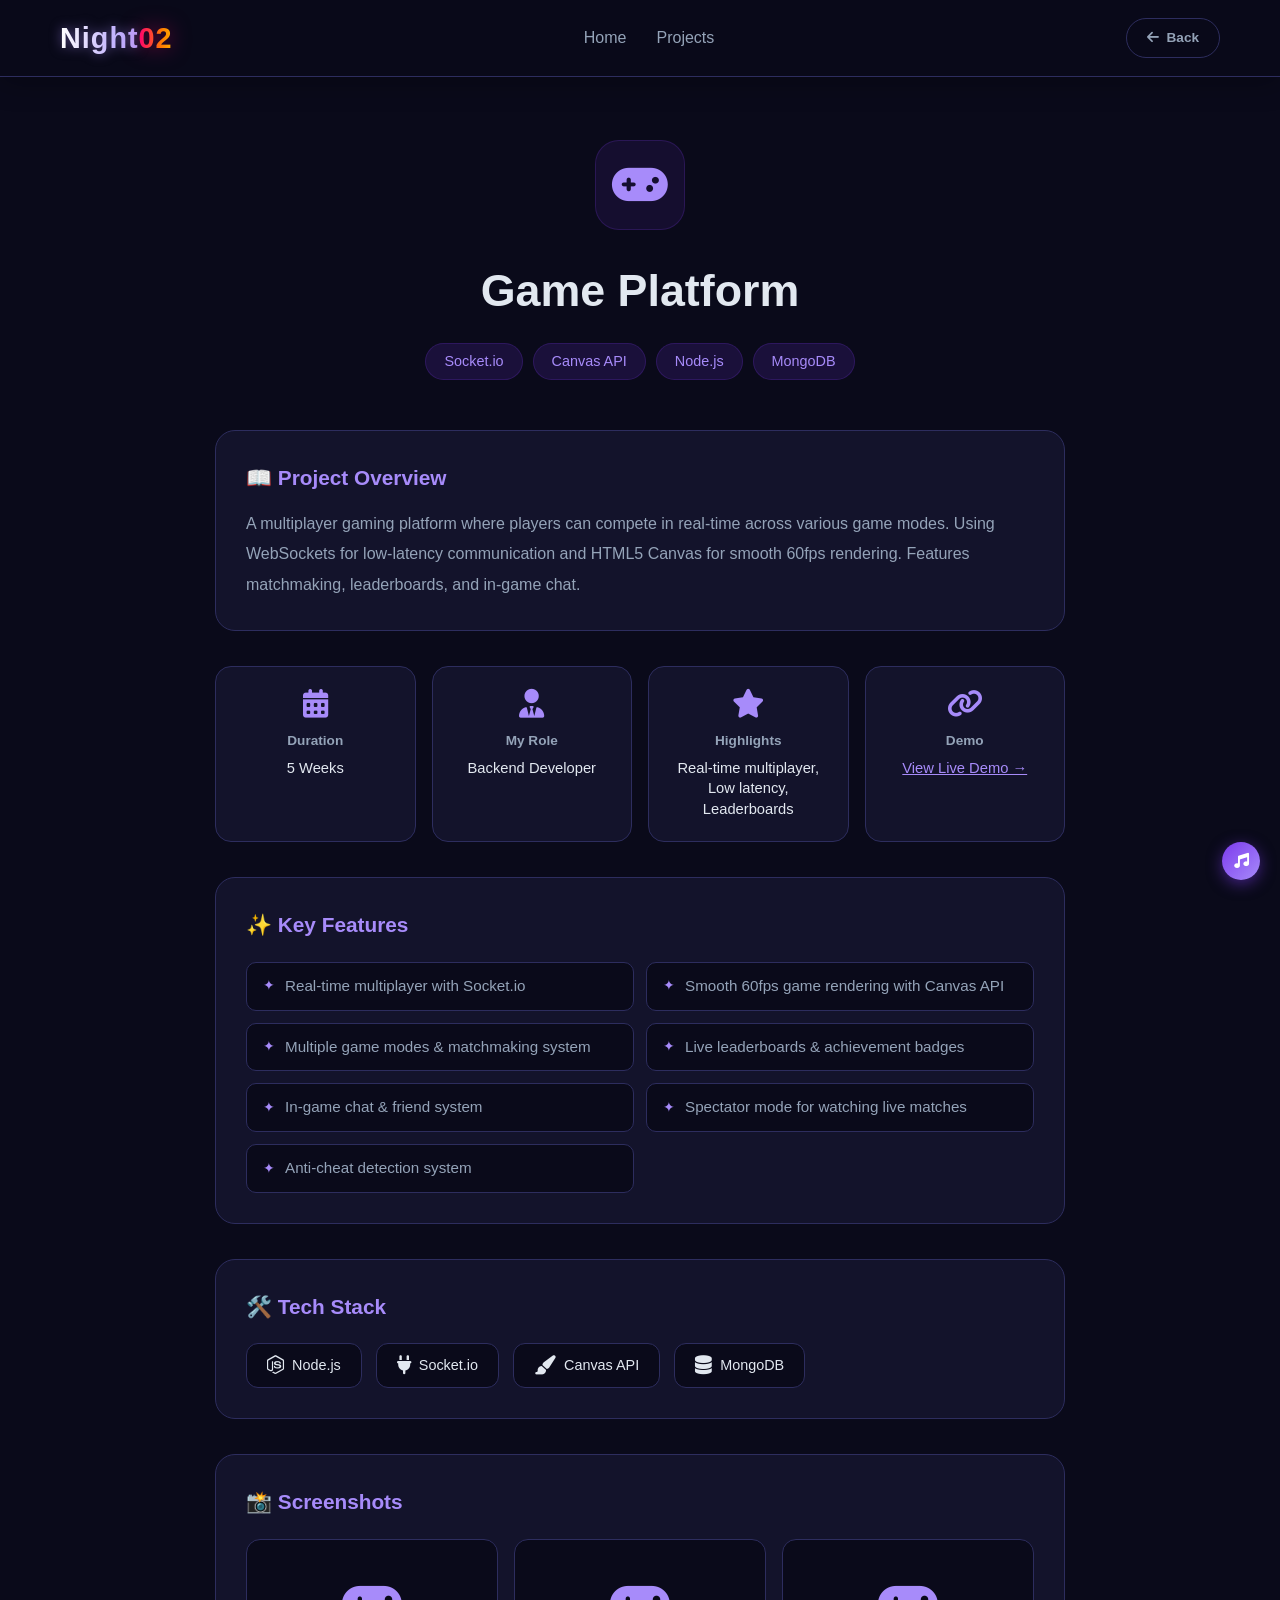
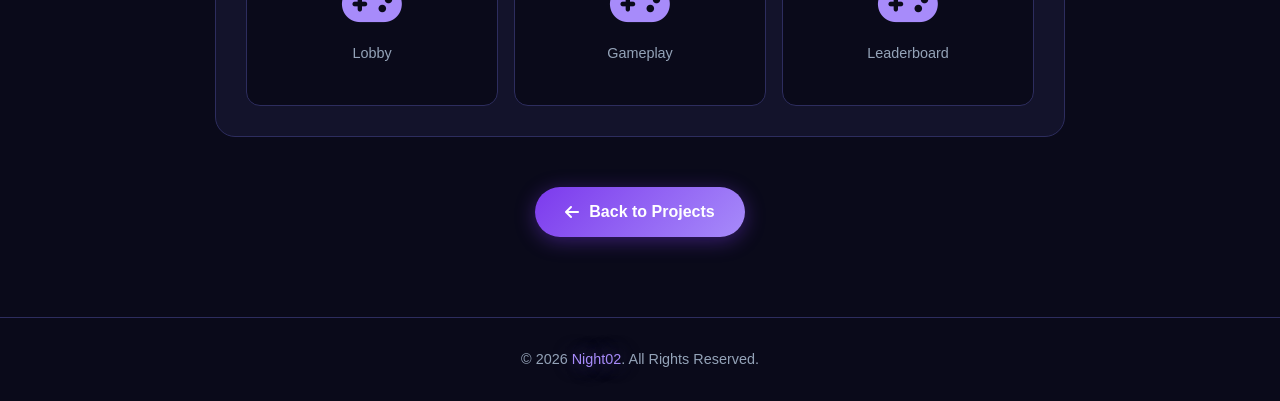
==== commit b531c6d5: "lagu" ====
--- a/projects/game-platform.html
+++ b/projects/game-platform.html
@@ -111,5 +111,56 @@
   <footer class="footer">
     <p>&copy; 2026 <span class="glow">Night02</span>. All Rights Reserved.</p>
   </footer>
+
+  <!-- Floating Music Player -->
+  <button class="music-toggle" id="musicToggle" title="Putar Musik">
+    <i class="fas fa-music"></i>
+  </button>
+  <div class="music-widget" id="musicWidget">
+    <div class="music-info">
+      <i class="fas fa-headphones-alt"></i>
+      <div class="music-text">
+        <h4>Tetrix Bass &amp; ROY KNOX - When I'm Gone</h4>
+        <span>Dubstep · NCS</span>
+      </div>
+    </div>
+    <audio id="musicPlayer" controls preload="none">
+      <source src="../musik/Tetrix Bass &amp; ROY KNOX - When I'm Gone (feat. Ellen Louise)  Dubstep  NCS - Copyright Free Music.mp3" type="audio/mpeg">
+    </audio>
+  </div>
+  <script>
+    const musicToggle = document.getElementById('musicToggle');
+    const musicWidget = document.getElementById('musicWidget');
+    const musicPlayer = document.getElementById('musicPlayer');
+    let musicOpen = false;
+
+    musicToggle.addEventListener('click', (e) => {
+      e.stopPropagation();
+      musicOpen = !musicOpen;
+      musicWidget.classList.toggle('open', musicOpen);
+      musicToggle.classList.toggle('playing', musicOpen);
+      musicToggle.innerHTML = musicOpen
+        ? '<i class="fas fa-times"></i>'
+        : '<i class="fas fa-music"></i>';
+
+      if (musicOpen) {
+        musicPlayer.play();
+      } else {
+        musicPlayer.pause();
+        musicPlayer.currentTime = 0;
+      }
+    });
+
+    document.addEventListener('click', (e) => {
+      if (musicOpen &&
+          !musicWidget.contains(e.target) &&
+          !musicToggle.contains(e.target)) {
+        musicOpen = false;
+        musicWidget.classList.remove('open');
+        musicToggle.classList.remove('playing');
+        musicToggle.innerHTML = '<i class="fas fa-music"></i>';
+      }
+    });
+  </script>
 </body>
 </html>
--- a/style.css
+++ b/style.css
@@ -2106,3 +2106,130 @@
     font-size: 2.4rem;
   }
 }
+
+/* ========== FLOATING MUSIC PLAYER ========== */
+.music-toggle {
+  position: fixed;
+  bottom: 20px;
+  right: 20px;
+  z-index: 9999;
+  width: 38px;
+  height: 38px;
+  border-radius: 50%;
+  background: var(--gradient);
+  border: none;
+  color: #fff;
+  font-size: 0.95rem;
+  cursor: pointer;
+  display: flex;
+  align-items: center;
+  justify-content: center;
+  box-shadow: 0 4px 15px rgba(124, 58, 237, 0.5);
+  transition: all 0.3s ease;
+}
+
+.music-toggle:hover {
+  transform: scale(1.1);
+  box-shadow: 0 6px 25px rgba(124, 58, 237, 0.7);
+}
+
+.music-toggle.playing {
+  animation: musicPulse 2s ease-in-out infinite;
+}
+
+@keyframes musicPulse {
+  0%, 100% { box-shadow: 0 4px 15px rgba(124, 58, 237, 0.5); }
+  50% { box-shadow: 0 4px 30px rgba(124, 58, 237, 0.8), 0 0 50px rgba(124, 58, 237, 0.3); }
+}
+
+.music-widget {
+  position: fixed;
+  bottom: 68px;
+  right: 20px;
+  z-index: 9998;
+  width: 280px;
+  background: var(--bg-card);
+  border-radius: 14px;
+  overflow: hidden;
+  box-shadow: 0 10px 40px rgba(0, 0, 0, 0.5);
+  border: 1px solid var(--border);
+  transform: scale(0);
+  transform-origin: bottom right;
+  transition: transform 0.3s ease, opacity 0.3s ease;
+  opacity: 0;
+}
+
+.music-widget.open {
+  transform: scale(1);
+  opacity: 1;
+}
+
+.music-widget .music-info {
+  padding: 14px 16px 10px;
+  display: flex;
+  align-items: center;
+  gap: 12px;
+}
+
+.music-widget .music-info i {
+  font-size: 1.5rem;
+  color: var(--accent);
+  width: 36px;
+  height: 36px;
+  display: flex;
+  align-items: center;
+  justify-content: center;
+  background: rgba(124, 58, 237, 0.1);
+  border-radius: 10px;
+  flex-shrink: 0;
+}
+
+.music-widget .music-info .music-text {
+  flex: 1;
+  min-width: 0;
+}
+
+.music-widget .music-info .music-text h4 {
+  font-size: 0.85rem;
+  color: var(--text);
+  margin-bottom: 2px;
+  white-space: nowrap;
+  overflow: hidden;
+  text-overflow: ellipsis;
+}
+
+.music-widget .music-info .music-text span {
+  font-size: 0.7rem;
+  color: var(--text-dim);
+}
+
+.music-widget audio {
+  width: 100%;
+  height: 40px;
+  display: block;
+}
+
+.music-widget audio::-webkit-media-controls-panel {
+  background: var(--bg-card);
+}
+
+.music-widget audio::-webkit-media-controls-current-time-display,
+.music-widget audio::-webkit-media-controls-time-remaining-display {
+  color: var(--text-dim);
+}
+
+@media (max-width: 480px) {
+  .music-widget {
+    width: 250px;
+    right: 12px;
+    bottom: 62px;
+  }
+
+  .music-toggle {
+    width: 34px;
+    height: 34px;
+    font-size: 0.85rem;
+    bottom: 16px;
+    right: 12px;
+  }
+}
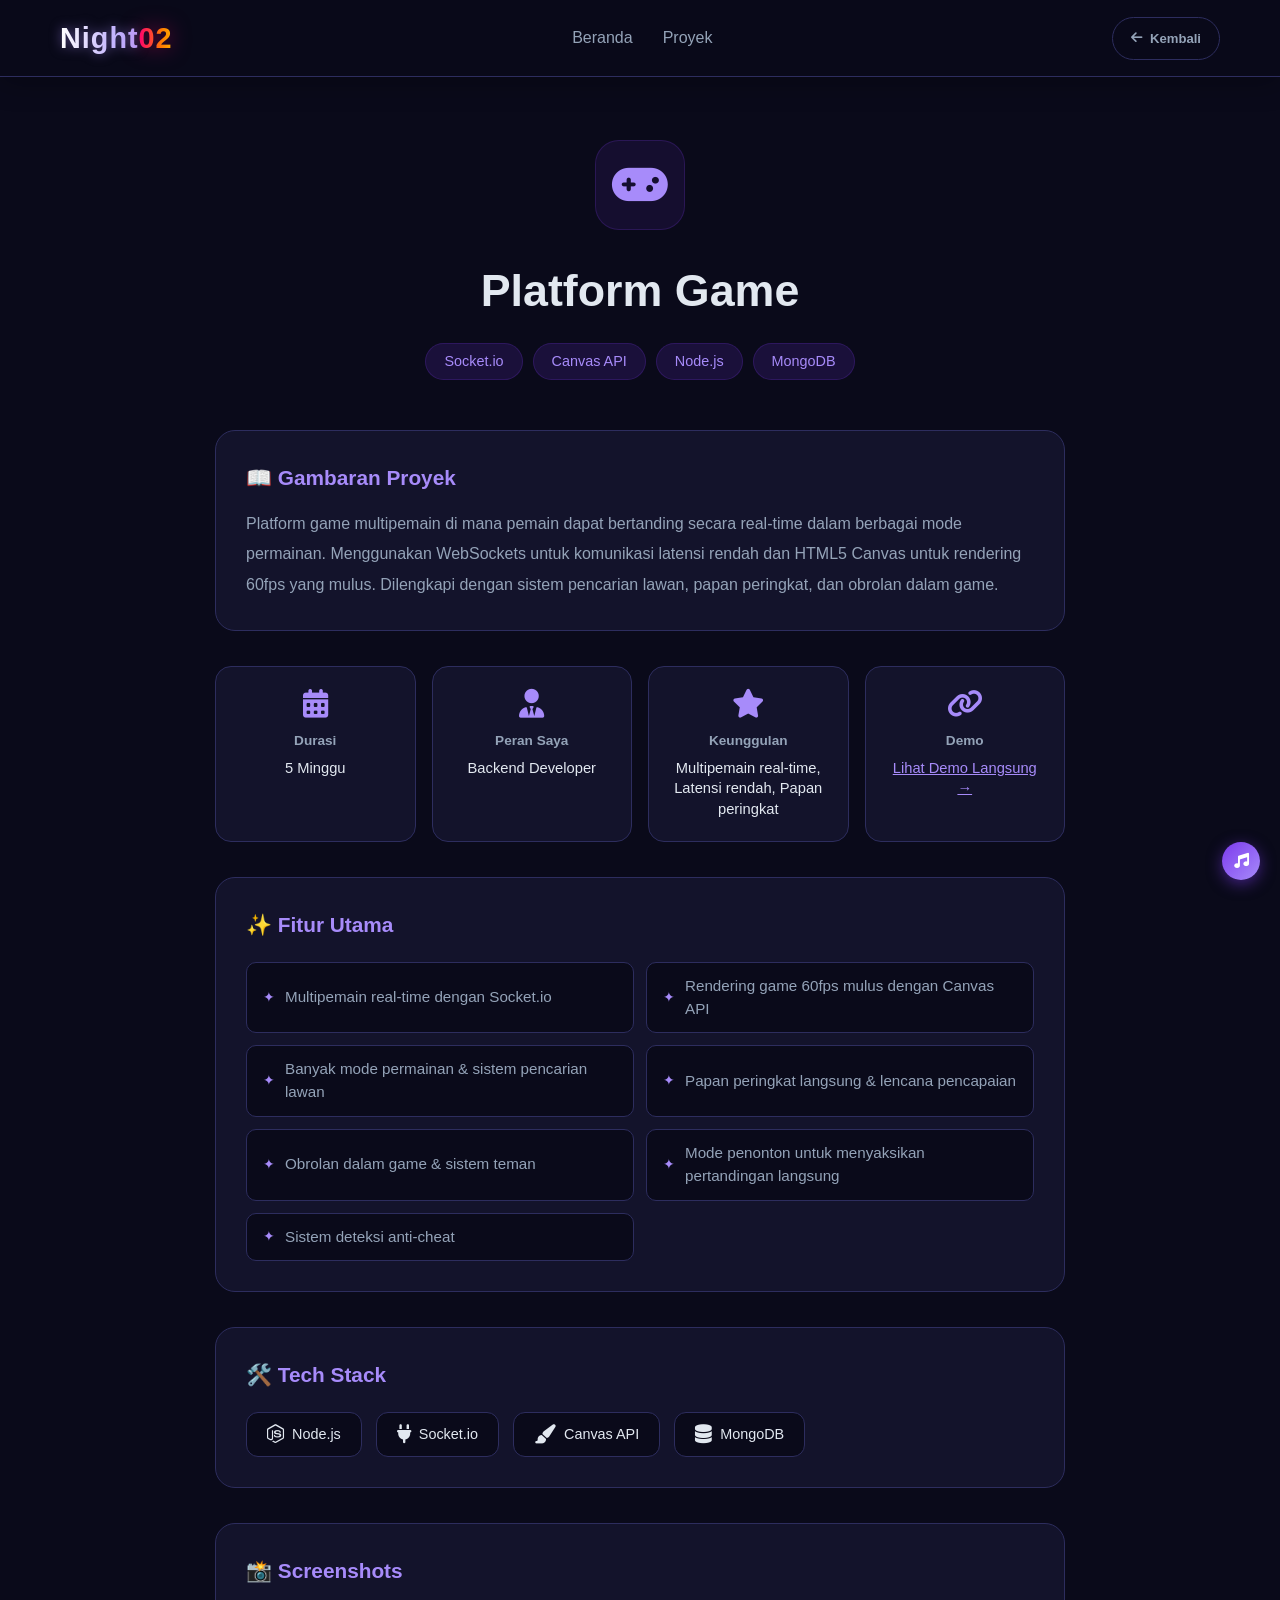
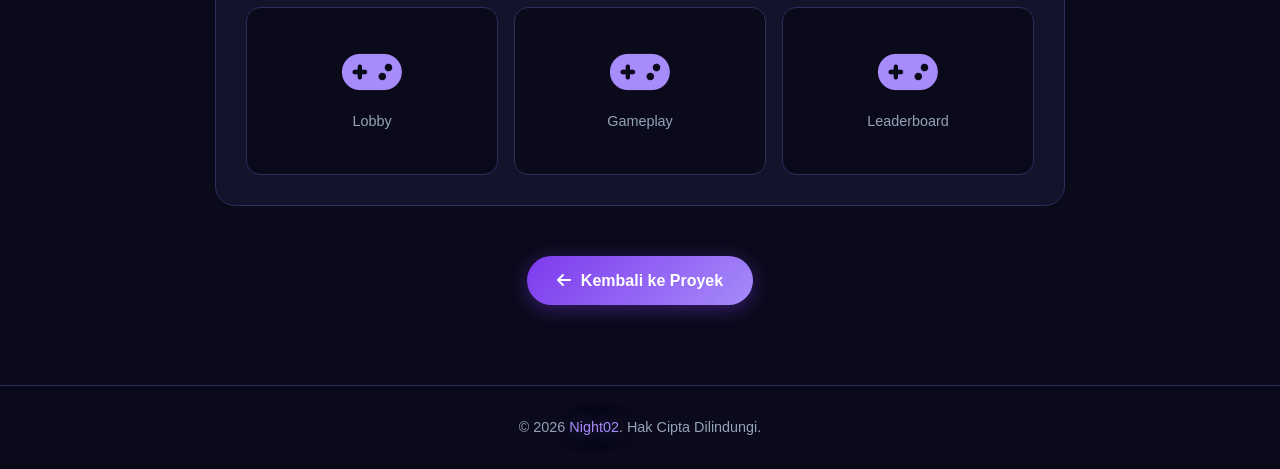
==== commit a227eb8d: "update v2" ====
--- a/projects/game-platform.html
+++ b/projects/game-platform.html
@@ -1,9 +1,9 @@
 <!DOCTYPE html>
-<html lang="en">
+<html lang="id">
 <head>
   <meta charset="UTF-8">
   <meta name="viewport" content="width=device-width, initial-scale=1.0">
-  <title>Game Platform - Night02 Portfolio</title>
+  <title>Platform Game - Night02 Portofolio</title>
   <link rel="stylesheet" href="../style.css">
   <link rel="stylesheet" href="https://cdnjs.cloudflare.com/ajax/libs/font-awesome/6.5.1/css/all.min.css">
 </head>
@@ -13,10 +13,10 @@
     <div class="nav-container">
       <a href="../index.html" class="nav-logo"><span class="logo-text">Night</span><span class="logo-rgb">02</span></a>
       <ul class="nav-links" id="navLinks">
-        <li><a href="../index.html#home">Home</a></li>
-        <li><a href="../index.html#projects">Projects</a></li>
+        <li><a href="../index.html#home">Beranda</a></li>
+        <li><a href="../index.html#projects">Proyek</a></li>
       </ul>
-      <a href="../index.html" class="btn small-btn back-btn"><i class="fas fa-arrow-left"></i> Back</a>
+      <a href="../index.html" class="btn small-btn back-btn"><i class="fas fa-arrow-left"></i> Kembali</a>
     </div>
   </nav>
 
@@ -26,7 +26,7 @@
         <div class="pd-icon">
           <i class="fas fa-gamepad"></i>
         </div>
-        <h1 class="pd-title">Game Platform</h1>
+        <h1 class="pd-title">Platform Game</h1>
         <div class="pd-tags">
           <span>Socket.io</span>
           <span>Canvas API</span>
@@ -37,48 +37,48 @@
 
       <div class="pd-content">
         <div class="pd-description">
-          <h3>📖 Project Overview</h3>
+          <h3>📖 Gambaran Proyek</h3>
           <p>
-            A multiplayer gaming platform where players can compete in real-time 
-            across various game modes. Using WebSockets for low-latency communication 
-            and HTML5 Canvas for smooth 60fps rendering. Features matchmaking, 
-            leaderboards, and in-game chat.
+            Platform game multipemain di mana pemain dapat bertanding secara real-time
+            dalam berbagai mode permainan. Menggunakan WebSockets untuk komunikasi latensi rendah
+            dan HTML5 Canvas untuk rendering 60fps yang mulus. Dilengkapi dengan sistem
+            pencarian lawan, papan peringkat, dan obrolan dalam game.
           </p>
         </div>
 
         <div class="pd-details-grid">
           <div class="pd-detail-card">
             <i class="fas fa-calendar-alt"></i>
-            <h4>Duration</h4>
-            <p>5 Weeks</p>
+            <h4>Durasi</h4>
+            <p>5 Minggu</p>
           </div>
           <div class="pd-detail-card">
             <i class="fas fa-user-tie"></i>
-            <h4>My Role</h4>
+            <h4>Peran Saya</h4>
             <p>Backend Developer</p>
           </div>
           <div class="pd-detail-card">
             <i class="fas fa-star"></i>
-            <h4>Highlights</h4>
-            <p>Real-time multiplayer, Low latency, Leaderboards</p>
+            <h4>Keunggulan</h4>
+            <p>Multipemain real-time, Latensi rendah, Papan peringkat</p>
           </div>
           <div class="pd-detail-card">
             <i class="fas fa-link"></i>
             <h4>Demo</h4>
-            <p><a href="#">View Live Demo →</a></p>
+            <p><a href="#">Lihat Demo Langsung →</a></p>
           </div>
         </div>
 
         <div class="pd-features">
-          <h3>✨ Key Features</h3>
+          <h3>✨ Fitur Utama</h3>
           <ul>
-            <li>Real-time multiplayer with Socket.io</li>
-            <li>Smooth 60fps game rendering with Canvas API</li>
-            <li>Multiple game modes & matchmaking system</li>
-            <li>Live leaderboards & achievement badges</li>
-            <li>In-game chat & friend system</li>
-            <li>Spectator mode for watching live matches</li>
-            <li>Anti-cheat detection system</li>
+            <li>Multipemain real-time dengan Socket.io</li>
+            <li>Rendering game 60fps mulus dengan Canvas API</li>
+            <li>Banyak mode permainan & sistem pencarian lawan</li>
+            <li>Papan peringkat langsung & lencana pencapaian</li>
+            <li>Obrolan dalam game & sistem teman</li>
+            <li>Mode penonton untuk menyaksikan pertandingan langsung</li>
+            <li>Sistem deteksi anti-cheat</li>
           </ul>
         </div>
 
@@ -103,13 +103,13 @@
       </div>
 
       <div class="pd-footer">
-        <a href="../index.html#projects" class="btn primary-btn"><i class="fas fa-arrow-left"></i> Back to Projects</a>
+        <a href="../index.html#projects" class="btn primary-btn"><i class="fas fa-arrow-left"></i> Kembali ke Proyek</a>
       </div>
     </div>
   </section>
 
   <footer class="footer">
-    <p>&copy; 2026 <span class="glow">Night02</span>. All Rights Reserved.</p>
+    <p>&copy; 2026 <span class="glow">Night02</span>. Hak Cipta Dilindungi.</p>
   </footer>
 
   <!-- Floating Music Player -->
@@ -133,19 +133,24 @@
     const musicWidget = document.getElementById('musicWidget');
     const musicPlayer = document.getElementById('musicPlayer');
     let musicOpen = false;
+    let musicStopped = false;
 
     musicToggle.addEventListener('click', (e) => {
       e.stopPropagation();
-      musicOpen = !musicOpen;
-      musicWidget.classList.toggle('open', musicOpen);
-      musicToggle.classList.toggle('playing', musicOpen);
-      musicToggle.innerHTML = musicOpen
-        ? '<i class="fas fa-times"></i>'
-        : '<i class="fas fa-music"></i>';
 
-      if (musicOpen) {
+      if (!musicOpen) {
+        musicOpen = true;
+        musicWidget.classList.add('open');
+        musicToggle.classList.add('playing');
+        musicToggle.innerHTML = '<i class="fas fa-times"></i>';
+        musicStopped = false;
         musicPlayer.play();
       } else {
+        musicOpen = false;
+        musicStopped = true;
+        musicWidget.classList.remove('open');
+        musicToggle.classList.remove('playing');
+        musicToggle.innerHTML = '<i class="fas fa-music"></i>';
         musicPlayer.pause();
         musicPlayer.currentTime = 0;
       }
--- a/style.css
+++ b/style.css
@@ -174,8 +174,8 @@
   width: 100%;
   z-index: 1000;
   padding: 15px 0;
-  background: rgba(10, 10, 26, 0.7);
-  backdrop-filter: blur(20px);
+  background: transparent;
+  backdrop-filter: none;
   border-bottom: 1px solid transparent;
   transition: all 0.4s ease;
 }
@@ -315,32 +315,62 @@
   width: 100%;
 }
 
-/* Hamburger */
+/* Hamburger - Premium Smooth Animation */
 .hamburger {
   display: none;
   flex-direction: column;
   cursor: pointer;
-  gap: 5px;
+  gap: 0;
+  width: 28px;
+  height: 20px;
+  position: relative;
+  z-index: 1001;
 }
 
 .hamburger span {
-  width: 25px;
-  height: 3px;
+  position: absolute;
+  left: 0;
+  display: block;
+  width: 100%;
+  height: 2.5px;
   background: var(--text);
-  border-radius: 2px;
-  transition: all 0.3s ease;
-}
-
+  border-radius: 4px;
+  transition: all 0.4s cubic-bezier(0.4, 0, 0.2, 1);
+  transform-origin: center;
+}
+
+.hamburger span:nth-child(1) {
+  top: 0;
+}
+
+.hamburger span:nth-child(2) {
+  top: 8.75px;
+  width: 100%;
+}
+
+.hamburger span:nth-child(3) {
+  top: 17.5px;
+  width: 100%;
+}
+
+/* Active state - morph into X */
 .hamburger.active span:nth-child(1) {
-  transform: rotate(45deg) translate(5px, 6px);
+  top: 8.75px;
+  transform: rotate(135deg);
+  background: var(--accent);
+  width: 100%;
 }
 
 .hamburger.active span:nth-child(2) {
+  transform: scaleX(0);
   opacity: 0;
 }
 
 .hamburger.active span:nth-child(3) {
-  transform: rotate(-45deg) translate(5px, -6px);
+  top: 8.75px;
+  transform: rotate(-135deg);
+  background: var(--accent);
+  width: 100%;
 }
 
 /* ========== HERO ========== */
@@ -363,7 +393,7 @@
 .hero-bg-image {
   position: absolute;
   inset: 0;
-  background: url('https://i.ibb.co.com/XZVwSqB8/wp15352911-mita-miside-wallpapers.jpg') center/cover no-repeat;
+  background: url('https://i.ibb.co.com/27PtsJQq/miside-screamer.gif') center/cover no-repeat;
   filter: brightness(0.25) saturate(0.8);
   z-index: 0;
 }
@@ -408,11 +438,91 @@
   letter-spacing: 2px;
 }
 
+/* ========== GLITCH EFFECT on Hero Name ========== */
 .hero-name {
   font-size: 4rem;
   font-weight: 800;
   line-height: 1.1;
   margin-bottom: 15px;
+  position: relative;
+  animation: glitchLoop 4s ease-in-out infinite;
+}
+
+.hero-name::before,
+.hero-name::after {
+  content: attr(data-text);
+  position: absolute;
+  top: 0;
+  left: 0;
+  width: 100%;
+  height: 100%;
+  pointer-events: none;
+}
+
+.hero-name::before {
+  color: #ff0044;
+  z-index: -1;
+  animation: glitchShift1 4s ease-in-out infinite;
+  clip-path: polygon(0 0, 100% 0, 100% 40%, 0 40%);
+  text-shadow: -4px 0 currentColor;
+}
+
+.hero-name::after {
+  color: #00e5ff;
+  z-index: -1;
+  animation: glitchShift2 4s ease-in-out infinite;
+  clip-path: polygon(0 60%, 100% 60%, 100% 100%, 0 100%);
+  text-shadow: 4px 0 currentColor;
+}
+
+/* Extra glitch lines scanning effect */
+.hero-name .glitch-scan {
+  position: absolute;
+  top: 0;
+  left: 0;
+  width: 100%;
+  height: 3px;
+  background: rgba(255, 255, 255, 0.15);
+  z-index: 2;
+  animation: scanLine 4s ease-in-out infinite;
+  pointer-events: none;
+}
+
+@keyframes glitchLoop {
+  0%, 88%, 92%, 100% { transform: none; opacity: 1; }
+  89% { transform: skew(-3deg) scaleX(1.01); }
+  90% { transform: skew(4deg) scaleX(0.99); filter: brightness(1.3); }
+  91% { transform: skew(-2deg); }
+}
+
+@keyframes glitchShift1 {
+  0%, 84%, 100% { transform: translate(0); opacity: 0; }
+  85% { transform: translate(-8px, 2px) skewX(-3deg); opacity: 1; }
+  86% { transform: translate(6px, -3px) skewX(2deg); opacity: 0.9; }
+  87% { transform: translate(-10px, 4px) skewX(-5deg); opacity: 0.7; }
+  88% { transform: translate(5px, -2px) skewX(3deg); opacity: 0; }
+  89% { transform: translate(-7px, 1px) skewX(-2deg); opacity: 1; }
+  90% { transform: translate(9px, -4px) skewX(4deg); opacity: 0; }
+  91% { transform: translate(0); opacity: 0; }
+}
+
+@keyframes glitchShift2 {
+  0%, 84%, 100% { transform: translate(0); opacity: 0; }
+  85% { transform: translate(8px, -2px) skewX(3deg); opacity: 1; }
+  86% { transform: translate(-6px, 3px) skewX(-2deg); opacity: 0.9; }
+  87% { transform: translate(10px, -4px) skewX(5deg); opacity: 0.7; }
+  88% { transform: translate(-5px, 2px) skewX(-3deg); opacity: 0; }
+  89% { transform: translate(7px, -1px) skewX(2deg); opacity: 1; }
+  90% { transform: translate(-9px, 4px) skewX(-4deg); opacity: 0; }
+  91% { transform: translate(0); opacity: 0; }
+}
+
+@keyframes scanLine {
+  0%, 84%, 100% { top: 0; opacity: 0; }
+  85% { top: 20%; opacity: 1; }
+  88% { top: 60%; opacity: 0.7; }
+  90% { top: 10%; opacity: 0.5; }
+  91% { top: 0; opacity: 0; }
 }
 
 .hero-role {
@@ -818,6 +928,9 @@
   border-radius: 16px;
   border: 1px solid var(--border);
   transition: all 0.3s ease;
+  cursor: pointer;
+  color: inherit;
+  text-decoration: none;
 }
 
 .contact-item:hover {
@@ -1564,7 +1677,7 @@
     margin-bottom: 40px;
   }
 
-  /* Navbar */
+  /* Navbar - Mobile Menu Fade In */
   .nav-links {
     position: fixed;
     top: 0;
@@ -1577,18 +1690,81 @@
     flex-direction: column;
     align-items: center;
     justify-content: center;
-    gap: 35px;
-    transition: right 0.35s ease;
+    gap: 0;
     border-left: 1px solid var(--border);
     z-index: 999;
+    padding: 80px 40px;
+    opacity: 0;
+    transition: right 0.5s cubic-bezier(0.4, 0, 0.2, 1), opacity 0.4s ease;
   }
 
   .nav-links.open {
     right: 0;
-  }
+    opacity: 1;
+  }
+
+  .nav-links li {
+    list-style: none;
+    width: 100%;
+    opacity: 0;
+    transform: translateY(20px);
+    transition: all 0.5s cubic-bezier(0.4, 0, 0.2, 1);
+  }
+
+  .nav-links.open li {
+    opacity: 1;
+    transform: translateY(0);
+  }
+
+  /* Staggered fade-in for each li */
+  .nav-links.open li:nth-child(1) { transition-delay: 0.08s; }
+  .nav-links.open li:nth-child(2) { transition-delay: 0.16s; }
+  .nav-links.open li:nth-child(3) { transition-delay: 0.24s; }
+  .nav-links.open li:nth-child(4) { transition-delay: 0.32s; }
+  .nav-links.open li:nth-child(5) { transition-delay: 0.40s; }
+  .nav-links.open li:nth-child(6) { transition-delay: 0.48s; }
 
   .nav-links a {
     font-size: 1.1rem;
+    position: relative;
+    padding: 12px 30px;
+    border-radius: 12px;
+    width: 100%;
+    text-align: center;
+    letter-spacing: 1px;
+    color: var(--text-dim);
+    display: block;
+    transition: all 0.3s ease;
+  }
+
+  .nav-links a::after {
+    content: '';
+    position: absolute;
+    bottom: 4px;
+    left: 50%;
+    transform: translateX(-50%) scaleX(0);
+    width: 40%;
+    height: 2px;
+    background: var(--gradient);
+    border-radius: 2px;
+    transition: transform 0.4s cubic-bezier(0.4, 0, 0.2, 1);
+  }
+
+  .nav-links a:hover {
+    color: var(--accent);
+    background: rgba(124, 58, 237, 0.08);
+  }
+
+  .nav-links a:hover::after {
+    transform: translateX(-50%) scaleX(1);
+  }
+
+  .nav-links a.active {
+    color: var(--accent);
+  }
+
+  .nav-links a.active::after {
+    transform: translateX(-50%) scaleX(1);
   }
 
   .hamburger {
@@ -1702,24 +1878,50 @@
     padding: 2px 8px;
   }
 
-  /* Projects */
+  /* Projects - 2 columns on mobile */
   .projects-grid {
-    grid-template-columns: 1fr;
-    gap: 20px;
+    grid-template-columns: repeat(2, 1fr);
+    gap: 16px;
   }
 
   .project-card {
-    max-width: 450px;
-    margin: 0 auto;
+    max-width: none;
+    margin: 0;
   }
 
   .project-img {
-    height: 170px;
-    font-size: 3.2rem;
+    height: 140px;
+    font-size: 2.8rem;
   }
 
   .project-info {
-    padding: 20px;
+    padding: 16px;
+  }
+
+  .project-info h3 {
+    font-size: 1.1rem;
+    margin-bottom: 6px;
+  }
+
+  .project-info p {
+    font-size: 0.82rem;
+    margin-bottom: 10px;
+  }
+
+  .project-tags {
+    gap: 5px;
+    margin-bottom: 14px;
+  }
+
+  .project-tags span {
+    font-size: 0.7rem;
+    padding: 2px 8px;
+  }
+
+  .small-btn {
+    font-size: 0.78rem;
+    padding: 6px 16px;
+  }
   }
 
   .project-info h3 {
@@ -1854,7 +2056,7 @@
     padding: 14px 18px;
     font-size: 0.9rem;
   }
-}
+
 
 /* ---------- 480px and below (Phone) ---------- */
 @media (max-width: 480px) {
@@ -1943,12 +2145,18 @@
     padding: 2px 6px;
   }
 
+  /* Projects - back to single column on small phones */
+  .projects-grid {
+    grid-template-columns: 1fr;
+    gap: 16px;
+  }
+
   .project-card {
     max-width: 100%;
   }
 
   .project-img {
-    height: 150px;
+    height: 170px;
     font-size: 2.8rem;
   }
 
